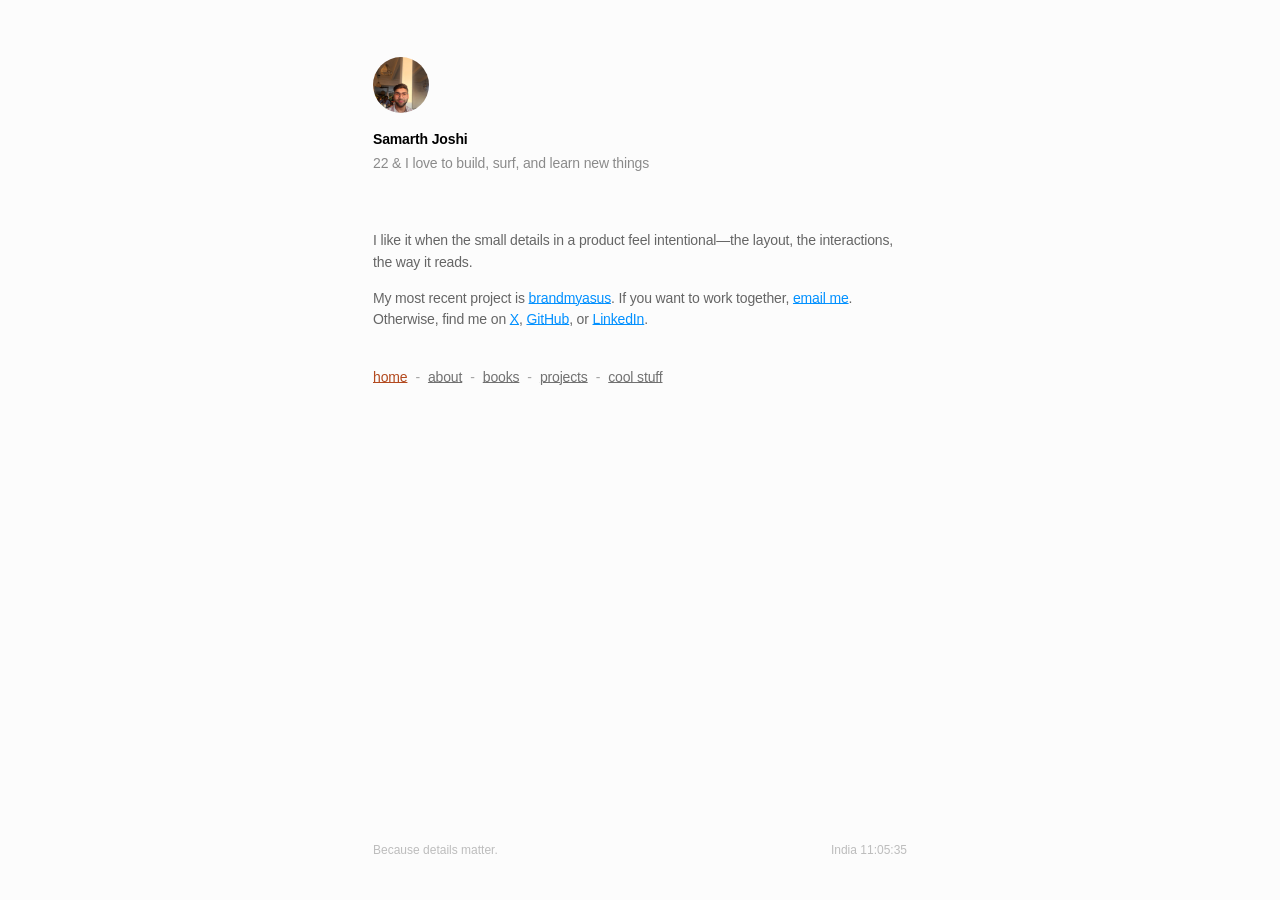
==== index.html @ ac7cd82b "Initial commit: personal portfolio" ====
<!DOCTYPE html>
<html lang="en">
<head>
  <meta charset="UTF-8">
  <meta name="viewport" content="width=device-width, initial-scale=1.0">
  <title>Samarth Joshi · Builder</title>
  <meta name="description" content="Samarth Joshi is a 22 year old based in India who loves to build, surf, and learn new things.">
  <link rel="canonical" href="/">
  <meta property="og:title" content="Samarth Joshi · Builder">
  <meta property="og:description" content="Samarth Joshi is a 22 year old based in India who loves to build, surf, and learn new things.">
  <meta property="og:type" content="website">
  <script type="application/ld+json">
  {
    "@context": "https://schema.org",
    "@type": "Person",
    "name": "Samarth Joshi",
    "alternateName": "Samarth",
    "description": "22 year old based in India. Loves to build, surf, and learn new things.",
    "email": "mailto:samarth.joshi2004@gmail.com",
    "homeLocation": { "@type": "Place", "name": "India" },
    "nationality": { "@type": "Country", "name": "India" },
    "alumniOf": { "@type": "CollegeOrUniversity", "name": "Christ University" },
    "sameAs": [
      "https://github.com/Samarthjo",
      "https://x.com/SamarthJoshiSJ",
      "https://www.linkedin.com/in/samarth-joshi05/",
      "https://www.instagram.com/randomviewsof21yearold"
    ]
  }
  </script>
  <link rel="icon" type="image/jpeg" href="assets/samarth.jpg">
  <link rel="apple-touch-icon" href="assets/samarth.jpg">
  <link rel="stylesheet" href="styles.css">
</head>
<body>
  <div class="main">
    <div class="content">
      <header class="header">
        <a class="avatar" href="index.html" aria-label="Home">
          <img src="assets/samarth.jpg" alt="Portrait of Samarth Joshi" onerror="this.onerror=null;this.src='assets/avatar.svg';">
        </a>
        <div>
          <h1>Samarth Joshi</h1>
          <p>22 &amp; I love to build, surf, and learn new things</p>
        </div>
      </header>

      <section class="intro">
        <p>I like it when the small details in a product feel intentional&mdash;the layout, the interactions, the way it reads.</p>
        <p>My most recent project is <a href="https://www.brandmyasus.in/" target="_blank" rel="noopener">brandmyasus</a>. If you want to work together, <a href="mailto:samarth.joshi2004@gmail.com">email me</a>. Otherwise, find me on <a href="https://x.com/SamarthJoshiSJ" target="_blank" rel="noopener">X</a>, <a href="https://github.com/Samarthjo" target="_blank" rel="noopener">GitHub</a>, or <a href="https://www.linkedin.com/in/samarth-joshi05/" target="_blank" rel="noopener">LinkedIn</a>.</p>
      </section>

      <nav class="tabs" aria-label="Section navigation">
        <a href="index.html" class="active">home</a>
        <span class="sep">-</span>
        <a href="about.html">about</a>
        <span class="sep">-</span>
        <a href="books.html">books</a>
        <span class="sep">-</span>
        <a href="projects.html">projects</a>
        <span class="sep">-</span>
        <a href="cool-stuff.html">cool stuff</a>
      </nav>
    </div>

    <footer class="footer">
      <p>Because <span class="details">details<span class="tooltip">Like this one.</span></span> matter.</p>
      <p class="clock">India <span id="clock-time">00:00:00</span></p>
    </footer>
  </div>
  <script>
    (function () {
      var clockEl = document.getElementById('clock-time');
      var fmt = new Intl.DateTimeFormat('en-GB', {
        timeZone: 'Asia/Kolkata',
        hour: '2-digit', minute: '2-digit', second: '2-digit', hour12: false
      });
      function tick() { clockEl.textContent = fmt.format(new Date()); }
      tick();
      setInterval(tick, 1000);
    })();
  </script>
</body>
</html>
---- styles.css ----
:root {
  --ease-out: cubic-bezier(0.25, 1, 0.5, 1);
  --duration-fast: 150ms;
  --duration-instant: 120ms;
  --accent: #0391FF;
  --accent-hover: #4db4ff;
}

* {
  margin: 0;
  padding: 0;
  box-sizing: border-box;
}

body {
  background: #FCFCFC;
  font-family: -apple-system, BlinkMacSystemFont, 'SF Pro Text', 'SF Pro Display', 'Helvetica Neue', sans-serif;
  font-size: 14px;
  line-height: 21.7px;
  letter-spacing: -0.15px;
  color: rgba(0, 0, 0, 0.45);
  -webkit-font-smoothing: antialiased;
}

.main {
  max-width: 582px;
  min-height: 100vh;
  margin: 0 auto;
  padding: 57px 24px 40px;
  display: flex;
  flex-direction: column;
}

.content {
  display: flex;
  flex-direction: column;
  gap: 56px;
}

.header {
  display: flex;
  flex-direction: column;
  align-items: flex-start;
  gap: 16px;
}

.header > div {
  display: flex;
  flex-direction: column;
  gap: 2px;
}

.header .avatar {
  width: 56px;
  height: 56px;
  border-radius: 50%;
  overflow: hidden;
  display: block;
  flex-shrink: 0;
  text-decoration: none;
}

.header .avatar img {
  width: 100%;
  height: 100%;
  object-fit: cover;
  object-position: center 35%;
  display: block;
  transform: scale(1.35);
  transform-origin: center 35%;
}

.header h1 {
  font-size: 14px;
  font-weight: 600;
  color: #000;
  line-height: 21.7px;
  letter-spacing: -0.15px;
}

.header p {
  color: rgba(0, 0, 0, 0.45);
}

.intro p {
  color: rgba(0, 0, 0, 0.6);
}

.intro p + p {
  padding-top: 14px;
}

a {
  color: var(--accent);
  text-decoration: underline;
  text-decoration-thickness: from-font;
  text-underline-position: from-font;
  transition: color var(--duration-instant) var(--ease-out);
}

a:hover {
  color: var(--accent-hover);
}

.work h2 {
  font-size: 14px;
  font-weight: 600;
  color: #000;
  line-height: 21.7px;
  letter-spacing: -0.15px;
  padding-bottom: 12px;
}

.work ul {
  list-style: none;
}

.work li {
  transition: opacity var(--duration-fast) var(--ease-out);
}

.work ul:has(a.row:hover) li {
  opacity: 0.3;
}

.work ul:has(a.row:hover) li:has(a.row:hover) {
  opacity: 1;
}

.work .row {
  display: flex;
  align-items: baseline;
  gap: 14px;
  padding: 11px 0;
  white-space: nowrap;
  text-decoration: none;
  color: inherit;
}

div.row {
  cursor: default;
}

.work li + li .row {
  border-top: 1px solid rgba(0, 0, 0, 0.08);
}

.work li:last-child .row {
  border-bottom: 1px solid rgba(0, 0, 0, 0.08);
}

.work .company {
  color: #000;
  flex-shrink: 0;
}

.work a.row:hover .company {
  text-decoration: underline;
  text-decoration-thickness: from-font;
  text-underline-position: from-font;
}

.work .role {
  color: rgba(0, 0, 0, 0.45);
  overflow: hidden;
  text-overflow: ellipsis;
}

.work .period {
  color: rgba(0, 0, 0, 0.25);
  margin-left: auto;
  flex-shrink: 0;
}

.footer {
  margin-top: auto;
  padding-top: 48px;
  display: flex;
  align-items: flex-start;
  justify-content: space-between;
}

.footer p {
  font-size: 12px;
  line-height: 18.6px;
  letter-spacing: 0;
  color: rgba(0, 0, 0, 0.25);
}

.footer .details {
  position: relative;
  cursor: default;
  transition: color var(--duration-instant) var(--ease-out);
}

.footer .details:hover {
  color: rgba(0, 0, 0, 0.45);
  text-decoration: underline;
  text-decoration-thickness: from-font;
  text-underline-position: from-font;
}

.footer .tooltip {
  position: absolute;
  bottom: calc(100% + 6px);
  left: 50%;
  transform: translateX(-50%) translateY(2px);
  background: #fff;
  border: 1px solid rgba(0, 0, 0, 0.08);
  border-radius: 6px;
  padding: 3px 8px;
  white-space: nowrap;
  font-size: 12px;
  line-height: 18.6px;
  color: rgba(0, 0, 0, 0.45);
  box-shadow: 0 2px 8px rgba(0, 0, 0, 0.04);
  transform-origin: center bottom;
  opacity: 0;
  pointer-events: none;
  transition: opacity var(--duration-fast) var(--ease-out), transform var(--duration-fast) var(--ease-out);
}

.footer .details:hover .tooltip {
  opacity: 1;
  transform: translateX(-50%) translateY(0);
}

.footer .clock {
  font-variant-numeric: tabular-nums;
}

/* Tabs */
.tabs {
  display: flex;
  align-items: center;
  gap: 8px;
  flex-wrap: wrap;
  font-size: 14px;
  line-height: 21.7px;
  letter-spacing: -0.15px;
  margin-top: -20px;
}

.tabs a {
  color: rgba(0, 0, 0, 0.55);
  text-decoration: underline;
  text-decoration-thickness: from-font;
  text-underline-position: from-font;
  transition: color var(--duration-instant) var(--ease-out);
}

.tabs a:hover {
  color: #000;
}

.tabs a.active {
  color: #B34A1F;
  font-weight: 500;
}

.tabs .sep {
  color: rgba(0, 0, 0, 0.35);
  user-select: none;
}

/* About */
.about h2 {
  font-size: 14px;
  font-weight: 600;
  color: #000;
  line-height: 21.7px;
  letter-spacing: -0.15px;
  padding-bottom: 12px;
}

.about p {
  color: rgba(0, 0, 0, 0.6);
}

.about p + p {
  padding-top: 14px;
}

/* Empty / placeholder pages */
.empty h2 {
  font-size: 14px;
  font-weight: 600;
  color: #000;
  line-height: 21.7px;
  letter-spacing: -0.15px;
  padding-bottom: 12px;
}

.empty p {
  color: rgba(0, 0, 0, 0.45);
}

/* Books page */
.books-page h2 {
  font-size: 14px;
  font-weight: 600;
  color: #000;
  line-height: 21.7px;
  letter-spacing: -0.15px;
  padding-bottom: 6px;
}

.books-page .lede {
  color: rgba(0, 0, 0, 0.45);
  padding-bottom: 28px;
}

.book-grid {
  display: grid;
  grid-template-columns: repeat(3, 1fr);
  gap: 32px 24px;
}

.book {
  display: flex;
  flex-direction: column;
  gap: 12px;
  margin: 0;
}

.book .cover {
  display: block;
  aspect-ratio: 2 / 3;
  background: #f2f0ec;
  border-radius: 3px;
  overflow: hidden;
  box-shadow:
    0 1px 2px rgba(0, 0, 0, 0.05),
    0 6px 18px rgba(0, 0, 0, 0.08);
  transition: transform var(--duration-fast) var(--ease-out);
}

.book:hover .cover {
  transform: translateY(-2px);
}

.book .cover img {
  width: 100%;
  height: 100%;
  object-fit: cover;
  display: block;
}

.book figcaption {
  display: flex;
  flex-direction: column;
  gap: 2px;
}

.book .title {
  color: #000;
  font-weight: 600;
  font-size: 14px;
  line-height: 20px;
  letter-spacing: -0.15px;
}

.book .author {
  color: rgba(0, 0, 0, 0.45);
  font-size: 13px;
}

.book .status {
  margin-top: 6px;
  font-size: 11px;
  line-height: 16px;
  letter-spacing: 0.4px;
  text-transform: uppercase;
  color: rgba(0, 0, 0, 0.55);
  align-self: flex-start;
  padding: 2px 8px;
  border-radius: 999px;
  background: rgba(0, 0, 0, 0.05);
}

.book .status-reading {
  color: #B34A1F;
  background: rgba(179, 74, 31, 0.08);
}

.book .status-next {
  color: #866300;
  background: rgba(184, 138, 6, 0.08);
}

.book .status-read {
  color: rgba(0, 0, 0, 0.5);
  background: rgba(0, 0, 0, 0.05);
}

@media (max-width: 520px) {
  .book-grid {
    grid-template-columns: repeat(2, 1fr);
  }
}

@media (prefers-reduced-motion: reduce) {
  *,
  *::before,
  *::after {
    transition-duration: 0.01ms !important;
    animation-duration: 0.01ms !important;
    animation-iteration-count: 1 !important;
    scroll-behavior: auto !important;
  }
}
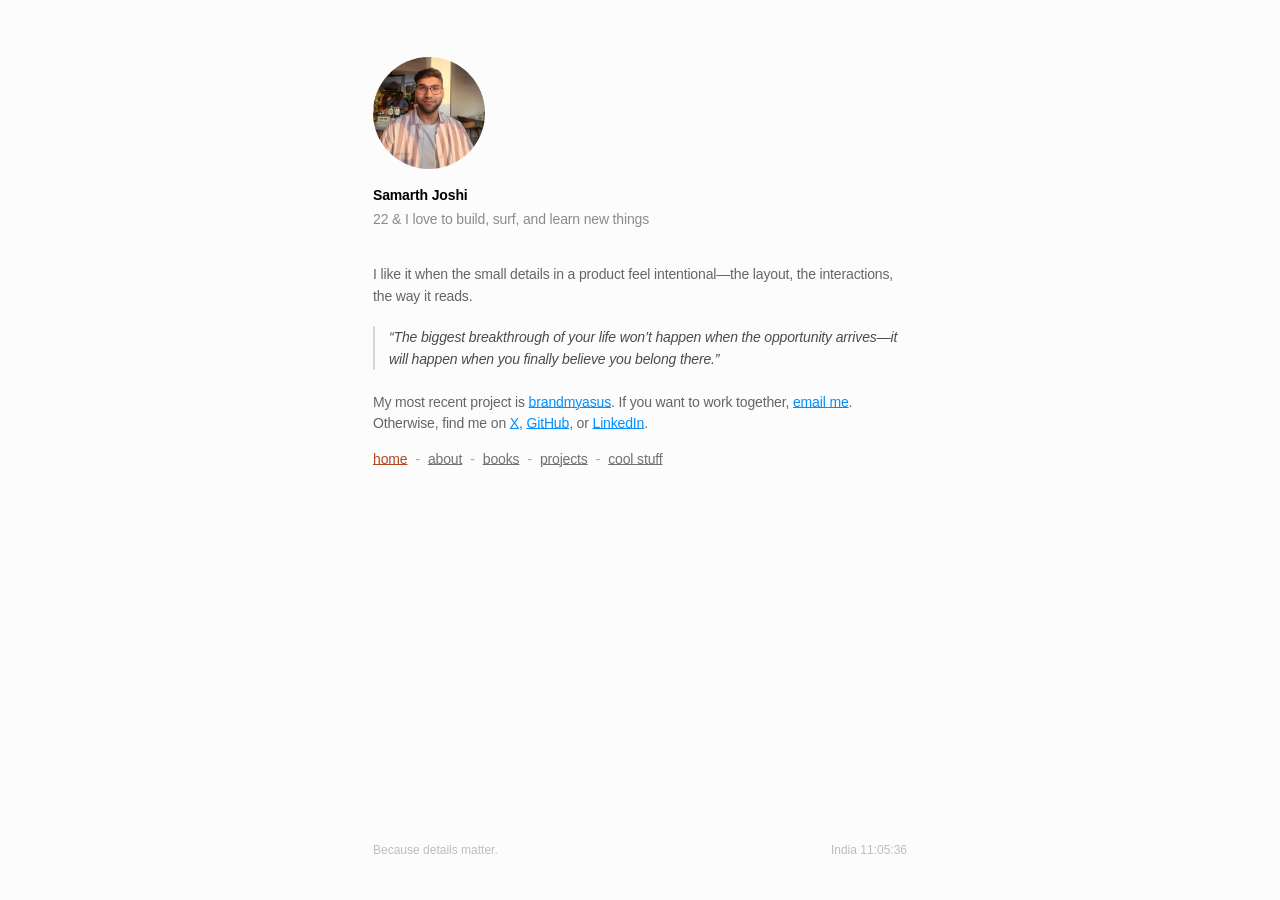
==== commit 65110ffb: "Enlarge avatar, tighten section gap, add pull quote" ====
--- a/index.html
+++ b/index.html
@@ -47,6 +47,9 @@
 
       <section class="intro">
         <p>I like it when the small details in a product feel intentional&mdash;the layout, the interactions, the way it reads.</p>
+        <blockquote class="pull-quote">
+          &ldquo;The biggest breakthrough of your life won&rsquo;t happen when the opportunity arrives&mdash;it will happen when you finally believe you belong there.&rdquo;
+        </blockquote>
         <p>My most recent project is <a href="https://www.brandmyasus.in/" target="_blank" rel="noopener">brandmyasus</a>. If you want to work together, <a href="mailto:samarth.joshi2004@gmail.com">email me</a>. Otherwise, find me on <a href="https://x.com/SamarthJoshiSJ" target="_blank" rel="noopener">X</a>, <a href="https://github.com/Samarthjo" target="_blank" rel="noopener">GitHub</a>, or <a href="https://www.linkedin.com/in/samarth-joshi05/" target="_blank" rel="noopener">LinkedIn</a>.</p>
       </section>
 
--- a/styles.css
+++ b/styles.css
@@ -34,7 +34,7 @@
 .content {
   display: flex;
   flex-direction: column;
-  gap: 56px;
+  gap: 34px;
 }
 
 .header {
@@ -51,8 +51,8 @@
 }
 
 .header .avatar {
-  width: 56px;
-  height: 56px;
+  width: 112px;
+  height: 112px;
   border-radius: 50%;
   overflow: hidden;
   display: block;
@@ -64,10 +64,11 @@
   width: 100%;
   height: 100%;
   object-fit: cover;
-  object-position: center 35%;
+  object-position: center 30%;
   display: block;
-  transform: scale(1.35);
-  transform-origin: center 35%;
+  transform: scale(1.15);
+  transform-origin: center 30%;
+  image-rendering: -webkit-optimize-contrast;
 }
 
 .header h1 {
@@ -88,6 +89,19 @@
 
 .intro p + p {
   padding-top: 14px;
+}
+
+.intro .pull-quote {
+  margin: 18px 0 4px;
+  padding: 0 0 0 14px;
+  border-left: 2px solid rgba(0, 0, 0, 0.15);
+  color: rgba(0, 0, 0, 0.7);
+  font-style: italic;
+  line-height: 22px;
+}
+
+.intro .pull-quote + p {
+  padding-top: 18px;
 }
 
 a {
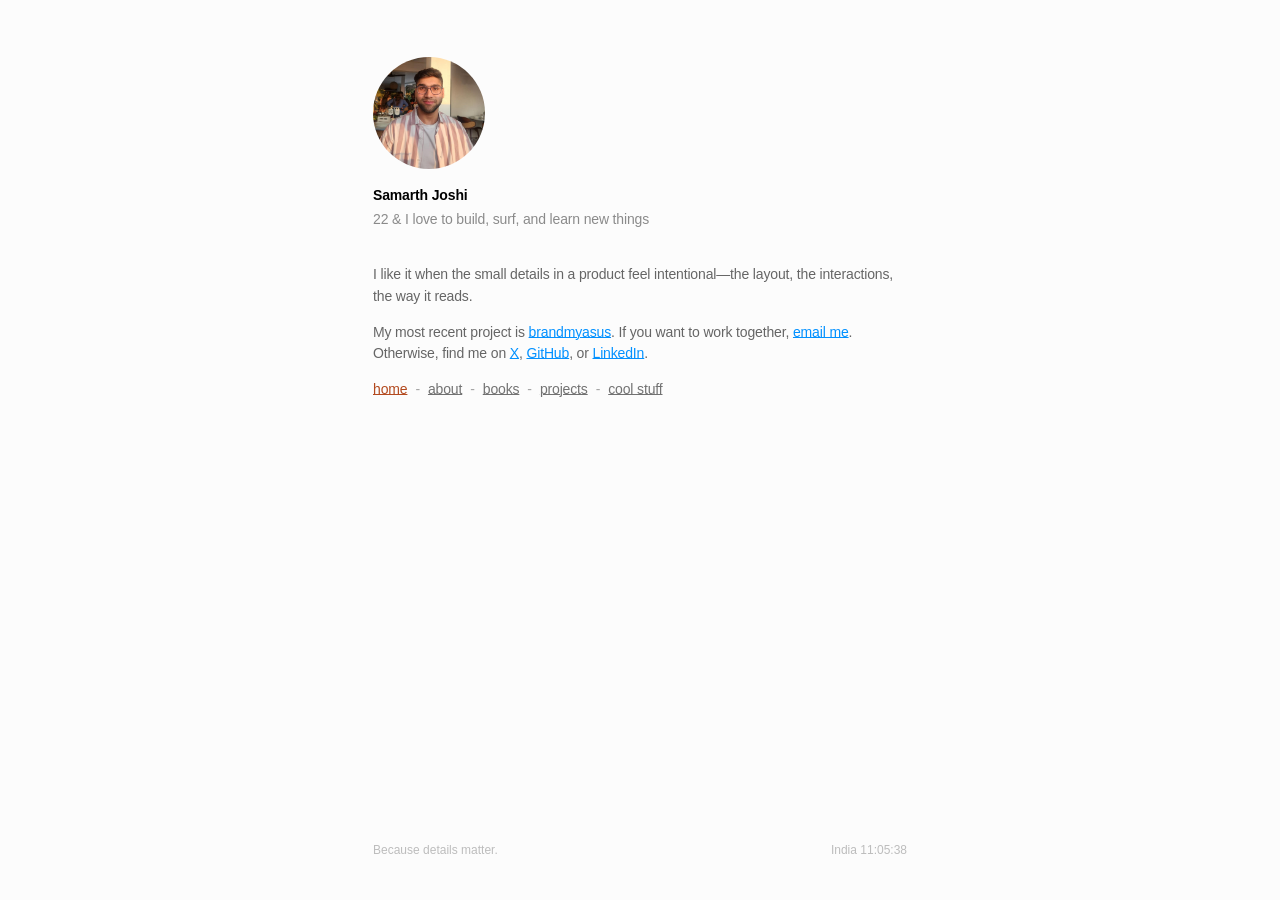
==== commit 6649d508: "Remove pull quote" ====
--- a/index.html
+++ b/index.html
@@ -47,9 +47,6 @@
 
       <section class="intro">
         <p>I like it when the small details in a product feel intentional&mdash;the layout, the interactions, the way it reads.</p>
-        <blockquote class="pull-quote">
-          &ldquo;The biggest breakthrough of your life won&rsquo;t happen when the opportunity arrives&mdash;it will happen when you finally believe you belong there.&rdquo;
-        </blockquote>
         <p>My most recent project is <a href="https://www.brandmyasus.in/" target="_blank" rel="noopener">brandmyasus</a>. If you want to work together, <a href="mailto:samarth.joshi2004@gmail.com">email me</a>. Otherwise, find me on <a href="https://x.com/SamarthJoshiSJ" target="_blank" rel="noopener">X</a>, <a href="https://github.com/Samarthjo" target="_blank" rel="noopener">GitHub</a>, or <a href="https://www.linkedin.com/in/samarth-joshi05/" target="_blank" rel="noopener">LinkedIn</a>.</p>
       </section>
 
--- a/styles.css
+++ b/styles.css
@@ -89,19 +89,6 @@
 
 .intro p + p {
   padding-top: 14px;
-}
-
-.intro .pull-quote {
-  margin: 18px 0 4px;
-  padding: 0 0 0 14px;
-  border-left: 2px solid rgba(0, 0, 0, 0.15);
-  color: rgba(0, 0, 0, 0.7);
-  font-style: italic;
-  line-height: 22px;
-}
-
-.intro .pull-quote + p {
-  padding-top: 18px;
 }
 
 a {
